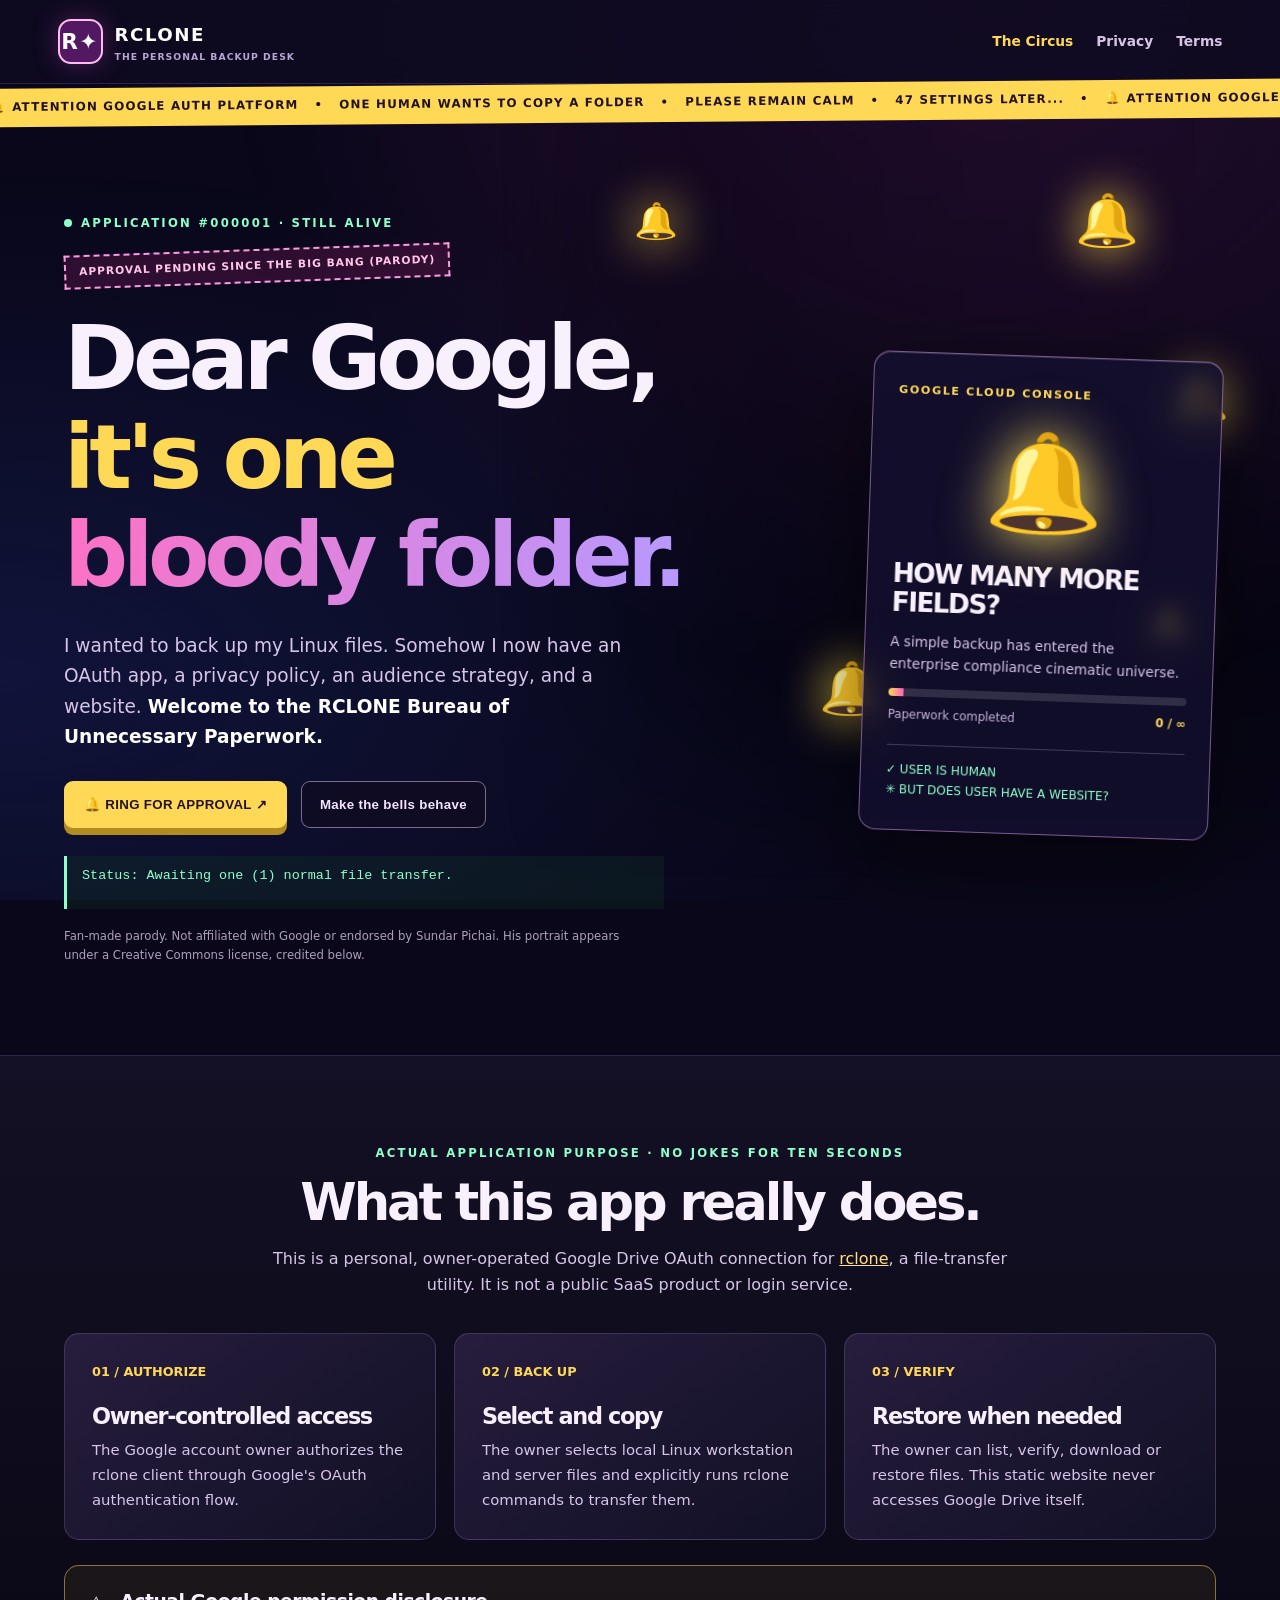
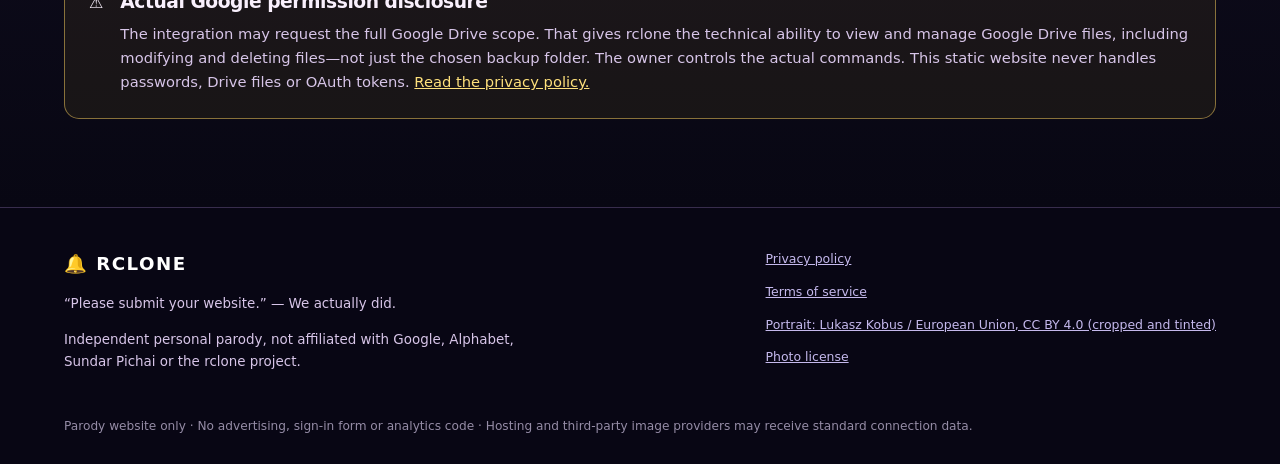
==== index.html @ 3297ba40 "Add RCLONE OAuth Circus parody homepage" ====
<!doctype html>
<html lang="en">
<head>
<meta charset="UTF-8"><meta name="viewport" content="width=device-width, initial-scale=1"><meta name="theme-color" content="#090719">
<meta name="description" content="An owner-operated rclone Google Drive backup connector and an unapologetic parody of the OAuth approval process.">
<title>RCLONE — The Great OAuth Approval Circus 🔔</title>
<link rel="icon" href="data:image/svg+xml,%3Csvg xmlns='http://www.w3.org/2000/svg' viewBox='0 0 100 100'%3E%3Ctext y='.9em' font-size='83'%3E%F0%9F%94%94%3C/text%3E%3C/svg%3E">
<style>
:root{--bg:#090719;--paper:#f9f0fd;--violet:#ad78fa;--pink:#ff61bc;--gold:#ffd956;--mint:#8effcb;--soft:#d7c5e8;--border:#7355a15e}
*{box-sizing:border-box}html{scroll-behavior:smooth}body{margin:0;background:var(--bg);color:var(--paper);font:16px/1.65 system-ui,-apple-system,BlinkMacSystemFont,"Segoe UI",sans-serif;overflow-x:hidden}a{color:#ffe17c}a:hover{color:#fff}.skip{position:absolute;top:-80px;left:12px;padding:10px;background:white;color:black;z-index:30}.skip:focus{top:8px}
body:before{content:"";position:fixed;inset:0;background:radial-gradient(ellipse at 78% 0%,#8a2c8b44,transparent 55%),radial-gradient(ellipse at 0 75%,#324ccb31,transparent 53%);z-index:-4;pointer-events:none}
.portrait{position:absolute;top:90px;right:-6%;width:67%;height:790px;background:linear-gradient(90deg,#090719 1%,#09071966 35%,#0907190c),linear-gradient(0deg,#090719 0%,#09071933 70%),url("https://upload.wikimedia.org/wikipedia/commons/3/3e/Sundar_Pichai_%282023%29.jpg") center 17%/cover no-repeat;opacity:.49;filter:contrast(1.12) saturate(.72);z-index:-2;mask-image:linear-gradient(90deg,transparent 0%,#000 33%),linear-gradient(0deg,transparent 0%,#000 28%);mask-composite:intersect;pointer-events:none}
.portrait-credit{position:absolute;top:765px;right:24px;font-size:.66rem;color:#cab6dfaa;z-index:1}
.bells{position:absolute;inset:120px 0 auto 0;height:720px;overflow:hidden;pointer-events:none}.bell{position:absolute;font-size:clamp(1.75rem,4vw,4.3rem);filter:drop-shadow(0 0 24px #ffdb48);animation:sway 2.25s ease-in-out infinite alternate,glow 2.6s ease-in-out infinite}.b1{top:8%;right:11%}.b2{top:33%;right:4%;animation-delay:.3s;font-size:3rem}.b3{top:73%;right:31%;animation-delay:.5s}.b4{top:66%;right:7%;animation-delay:1s;font-size:2.1rem}.b5{top:10%;right:47%;animation-delay:1.2s;font-size:2.2rem}
@keyframes sway{0%{transform:rotate(-13deg) translateY(0)}100%{transform:rotate(13deg) translateY(-15px)}}@keyframes glow{0%,100%{opacity:.68}50%{opacity:1;filter:drop-shadow(0 0 29px #ffef70)}}@keyframes ticker{to{transform:translateX(-50%)}}@keyframes pop{0%{transform:scale(1)}50%{transform:scale(1.22) rotate(15deg)}100%{transform:scale(1)}}@keyframes breathe{50%{box-shadow:0 0 22px #78fac4}}
header{position:relative;z-index:3;display:flex;justify-content:space-between;align-items:center;gap:16px;padding:19px max(4.5vw,22px);background:#0e0b20e0;border-bottom:1px solid #b090d836;backdrop-filter:blur(15px)}
.logo{display:flex;align-items:center;gap:12px;color:white;text-decoration:none;font-size:1.14rem;font-weight:900;letter-spacing:.08em}.logo-icon{background:#521962;border:2px solid #ffbdef;border-radius:13px;width:45px;height:45px;display:grid;place-items:center;font-size:1.35rem;box-shadow:0 0 26px #da53d34d}.logo small{display:block;color:#b7a6d5;font-size:.58rem;line-height:1.3;font-weight:650;letter-spacing:.11em}
nav{display:flex;flex-wrap:wrap;gap:23px}nav a{text-decoration:none;color:#d7c3e6;font-weight:650;font-size:.86rem}nav a:hover,nav a[aria-current="page"]{color:var(--gold)}
.ticker{position:relative;z-index:3;overflow:hidden;background:var(--gold);color:#221121;transform:rotate(-.45deg) scale(1.015);height:38px;display:flex;align-items:center;font-weight:850;font-size:.73rem;letter-spacing:.1em;white-space:nowrap}.ticker-text{width:max-content;animation:ticker 27s linear infinite}
main{position:relative}.hero{min-height:720px;max-width:1290px;padding:92px 5vw 78px;margin:auto;display:grid;grid-template-columns:minmax(0,1.25fr) minmax(280px,.63fr);align-items:center;gap:40px}
.kicker{color:var(--mint);font-weight:800;font-size:.73rem;letter-spacing:.19em;text-transform:uppercase}.led{display:inline-block;width:8px;height:8px;border-radius:50%;background:var(--mint);margin-right:9px;animation:breathe 2s infinite}
.stamp{display:inline-block;margin-top:16px;color:#ffc5e8;border:2px dashed #f49ede;padding:6px 13px;background:#6d1a515e;font-size:.67rem;letter-spacing:.09em;font-weight:800;transform:rotate(-2deg)}
h1,h2,h3{line-height:1.1;letter-spacing:-.06em}h1{font-size:clamp(3.4rem,7vw,7.3rem);margin:26px 0;font-weight:900;max-width:750px}h1 em{font-style:normal;color:var(--gold)}h1 strong{background:linear-gradient(100deg,#fd71c4,#b69aff);background-clip:text;color:transparent}p{color:var(--soft)}.lead{font-size:1.16rem;max-width:560px}.lead strong{color:#fff}
.actions{display:flex;flex-wrap:wrap;gap:14px;margin:28px 0}.btn{border-radius:9px;padding:14px 18px;font-size:.83rem;font-weight:850;cursor:pointer;letter-spacing:.025em}.btn-primary{background:var(--gold);color:#251325;border:2px solid var(--gold);box-shadow:0 7px 0 #b28c21}.btn-primary:hover{transform:translateY(-2px)}.btn-secondary{color:#f4e5ff;background:#0f0b22bb;border:1px solid #d5b9eb8c}.btn-secondary:hover{background:#2d2149}
#reaction{min-height:53px;padding:9px 15px;max-width:600px;background:#11332655;border-left:3px solid var(--mint);color:var(--mint);font-size:.84rem;font-family:ui-monospace,SFMono-Regular,Menlo,monospace}.fine{font-size:.73rem;color:#ada0bc;max-width:560px;margin-top:18px}
.certificate{position:relative;background:#120f2ddc;border:1px solid #e0a7f681;padding:29px 25px;border-radius:17px;box-shadow:0 22px 90px #0008,inset 0 1px #ffffff22;transform:rotate(2deg);justify-self:end;max-width:350px;backdrop-filter:blur(9px)}
.certificate .sub{font-size:.7rem;color:var(--gold);font-weight:850;letter-spacing:.14em}.giant{font-size:6rem;text-align:center;filter:drop-shadow(0 0 28px #ffe55e);animation:sway 1.4s ease-in-out infinite alternate}.giant.pop{animation:pop .55s}.certificate h2{font-size:1.65rem;margin:0 0 10px}.certificate p{font-size:.85rem}.meter{height:8px;border-radius:20px;background:#ffffff22;overflow:hidden}.meter div{width:5%;height:100%;background:linear-gradient(90deg,var(--gold),var(--pink))}.meterlabel{display:flex;justify-content:space-between;font-size:.73rem;margin-top:9px;color:#c6b5dc}.meterlabel b{color:var(--gold)}.certfoot{font-size:.75rem;color:var(--mint);border-top:1px solid #ffffff31;margin-top:20px;padding-top:15px}
.about{background:linear-gradient(180deg,#141025,#080713);border-top:1px solid #9876c544;padding:88px max(5vw,20px)}.about-inner{max-width:1160px;margin:auto}.section-heading{text-align:center;max-width:740px;margin:0 auto 34px}.section-heading h2{font-size:clamp(2.3rem,4vw,3.7rem);margin:10px}.cards{display:grid;grid-template-columns:repeat(3,1fr);gap:18px}.card{background:linear-gradient(145deg,#271d3d,#111025);border:1px solid #aa8acc42;border-radius:15px;padding:27px}.card .num{font-size:.8rem;font-weight:800;color:var(--gold)}.card h3{font-size:1.4rem;margin-top:22px;margin-bottom:10px}.card p{font-size:.93rem;margin:0}
.notice{display:flex;gap:17px;margin-top:25px;padding:24px;border:1px solid #eac35b88;border-radius:15px;background:#4e401e3d}.notice h3{letter-spacing:-.025em;margin:2px 0 9px}.notice p{margin:0;font-size:.92rem}
footer{background:#080614;padding:41px 5vw 28px;border-top:1px solid #bd99e844}.footer-inner{max-width:1160px;margin:auto;display:flex;justify-content:space-between;gap:35px;flex-wrap:wrap}.footer-inner p{font-size:.84rem;max-width:450px}.footlinks{display:flex;flex-direction:column;gap:12px;font-size:.78rem}.footlinks a{color:#c5b9ed}.footer-note{max-width:1160px;margin:30px auto 0;color:#958ca6;font-size:.76rem}
.calm .bell,.calm .giant,.calm .ticker-text,.calm .led{animation:none!important}.calm .bell{opacity:.6}
@media(max-width:850px){.hero{grid-template-columns:1fr;min-height:0;padding-top:68px}.certificate{justify-self:start;transform:none}.portrait{top:100px;width:100%;right:0;opacity:.26}.bells{top:170px}.cards{grid-template-columns:1fr}.hero h1{font-size:clamp(3.2rem,9vw,5.5rem)}}@media(max-width:560px){header{flex-wrap:wrap}nav{gap:16px}.hero{padding-top:52px}.hero h1{font-size:clamp(3.05rem,11vw,4.3rem)}.giant{font-size:4rem}.portrait-credit{top:890px}}@media(prefers-reduced-motion:reduce){*,*:before,*:after{animation:none!important;scroll-behavior:auto!important}}
</style>
</head>
<body>
<a class="skip" href="#main">Skip to main content</a>
<div class="portrait" role="presentation" aria-hidden="true"></div>
<div class="bells" aria-hidden="true"><span class="bell b1">🔔</span><span class="bell b2">🔔</span><span class="bell b3">🔔</span><span class="bell b4">🔔</span><span class="bell b5">🔔</span></div>
<header><a class="logo" href="./index.html"><span class="logo-icon">R✦</span><span>RCLONE<small>THE PERSONAL BACKUP DESK</small></span></a><nav aria-label="Navigation"><a href="./index.html" aria-current="page">The Circus</a><a href="./privacy.html">Privacy</a><a href="./terms.html">Terms</a></nav></header>
<div class="ticker" aria-hidden="true"><div class="ticker-text">🔔 ATTENTION GOOGLE AUTH PLATFORM &nbsp; • &nbsp; ONE HUMAN WANTS TO COPY A FOLDER &nbsp; • &nbsp; PLEASE REMAIN CALM &nbsp; • &nbsp; 47 SETTINGS LATER... &nbsp; • &nbsp; 🔔 ATTENTION GOOGLE AUTH PLATFORM &nbsp; • &nbsp; ONE HUMAN WANTS TO COPY A FOLDER &nbsp; • &nbsp; PLEASE REMAIN CALM &nbsp; • &nbsp; 47 SETTINGS LATER... &nbsp; • &nbsp;</div></div>
<main id="main">
<section class="hero"><div><div class="kicker"><span class="led"></span>APPLICATION #000001 · STILL ALIVE</div><div class="stamp">APPROVAL PENDING SINCE THE BIG BANG (PARODY)</div><h1>Dear Google,<br><em>it's one</em><br><strong>bloody folder.</strong></h1><p class="lead">I wanted to back up my Linux files. Somehow I now have an OAuth app, a privacy policy, an audience strategy, and a website. <strong>Welcome to the RCLONE Bureau of Unnecessary Paperwork.</strong></p><div class="actions"><button id="ring" class="btn btn-primary" type="button">🔔 RING FOR APPROVAL ↗</button><button id="calm" class="btn btn-secondary" aria-pressed="false" type="button">Make the bells behave</button></div><p id="reaction" role="status" aria-live="polite">Status: Awaiting one (1) normal file transfer.</p><p class="fine">Fan-made parody. Not affiliated with Google or endorsed by Sundar Pichai. His portrait appears under a Creative Commons license, credited below.</p></div>
<aside class="certificate"><div class="sub">GOOGLE CLOUD CONSOLE</div><div class="giant" aria-hidden="true">🔔</div><h2>HOW MANY MORE FIELDS?</h2><p>A simple backup has entered the enterprise compliance cinematic universe.</p><div class="meter"><div></div></div><div class="meterlabel"><span>Paperwork completed</span><b id="counter">0 / ∞</b></div><div class="certfoot">✓ USER IS HUMAN<br>✳ BUT DOES USER HAVE A WEBSITE?</div></aside></section>
<section class="about" id="purpose"><div class="about-inner"><div class="section-heading"><div class="kicker">ACTUAL APPLICATION PURPOSE · NO JOKES FOR TEN SECONDS</div><h2>What this app really does.</h2><p>This is a personal, owner-operated Google Drive OAuth connection for <a href="https://rclone.org/" rel="noopener noreferrer">rclone</a>, a file-transfer utility. It is not a public SaaS product or login service.</p></div>
<div class="cards"><article class="card"><div class="num">01 / AUTHORIZE</div><h3>Owner-controlled access</h3><p>The Google account owner authorizes the rclone client through Google's OAuth authentication flow.</p></article><article class="card"><div class="num">02 / BACK UP</div><h3>Select and copy</h3><p>The owner selects local Linux workstation and server files and explicitly runs rclone commands to transfer them.</p></article><article class="card"><div class="num">03 / VERIFY</div><h3>Restore when needed</h3><p>The owner can list, verify, download or restore files. This static website never accesses Google Drive itself.</p></article></div>
<div class="notice"><span aria-hidden="true">⚠️</span><div><h3>Actual Google permission disclosure</h3><p>The integration may request the full Google Drive scope. That gives rclone the technical ability to view and manage Google Drive files, including modifying and deleting files—not just the chosen backup folder. The owner controls the actual commands. This static website never handles passwords, Drive files or OAuth tokens. <a href="./privacy.html">Read the privacy policy.</a></p></div></div></div></section>
</main>
<footer><div class="footer-inner"><div><a class="logo" href="./index.html">🔔 RCLONE</a><p>“Please submit your website.” — We actually did.</p><p>Independent personal parody, not affiliated with Google, Alphabet, Sundar Pichai or the rclone project.</p></div><div class="footlinks"><a href="./privacy.html">Privacy policy</a><a href="./terms.html">Terms of service</a><a href="https://commons.wikimedia.org/wiki/File:Sundar_Pichai_(2023).jpg" rel="noopener noreferrer">Portrait: Lukasz Kobus / European Union, CC BY 4.0 (cropped and tinted)</a><a href="https://creativecommons.org/licenses/by/4.0/" rel="noopener noreferrer">Photo license</a></div></div><div class="footer-note">Parody website only · No advertising, sign-in form or analytics code · Hosting and third-party image providers may receive standard connection data.</div></footer>
<script>
(()=>{const msgs=['Bell rung. Google requires an application homepage for this bell.','Approval pending. Please verify ownership of your own existence.','ERROR 418: Your folder must submit a privacy policy.','Please select an audience for your breakfast.','Congratulations! Advanced Configuration unlocked: 47 more questions.','Sundar has been informed. He has requested a TXT record.','Under review by the Council of Bell Compliance.','Your OAuth token has applied for annual leave.','You clicked a button. Please create a Cloud billing account.','Your backup has been promoted to Enterprise Architecture.'];let count=0;const bell=document.querySelector('.giant');document.querySelector('#ring').addEventListener('click',()=>{count++;document.querySelector('#reaction').textContent='APPLICATION UPDATE '+String(count).padStart(3,'0')+': '+msgs[(count-1)%msgs.length];document.querySelector('#counter').textContent=count+' / ∞';bell.classList.remove('pop');void bell.offsetWidth;bell.classList.add('pop')});document.querySelector('#calm').addEventListener('click',e=>{const quiet=document.body.classList.toggle('calm');e.currentTarget.textContent=quiet?'Let the bells loose':'Make the bells behave';e.currentTarget.setAttribute('aria-pressed',String(quiet))})})();
</script>
</body></html>
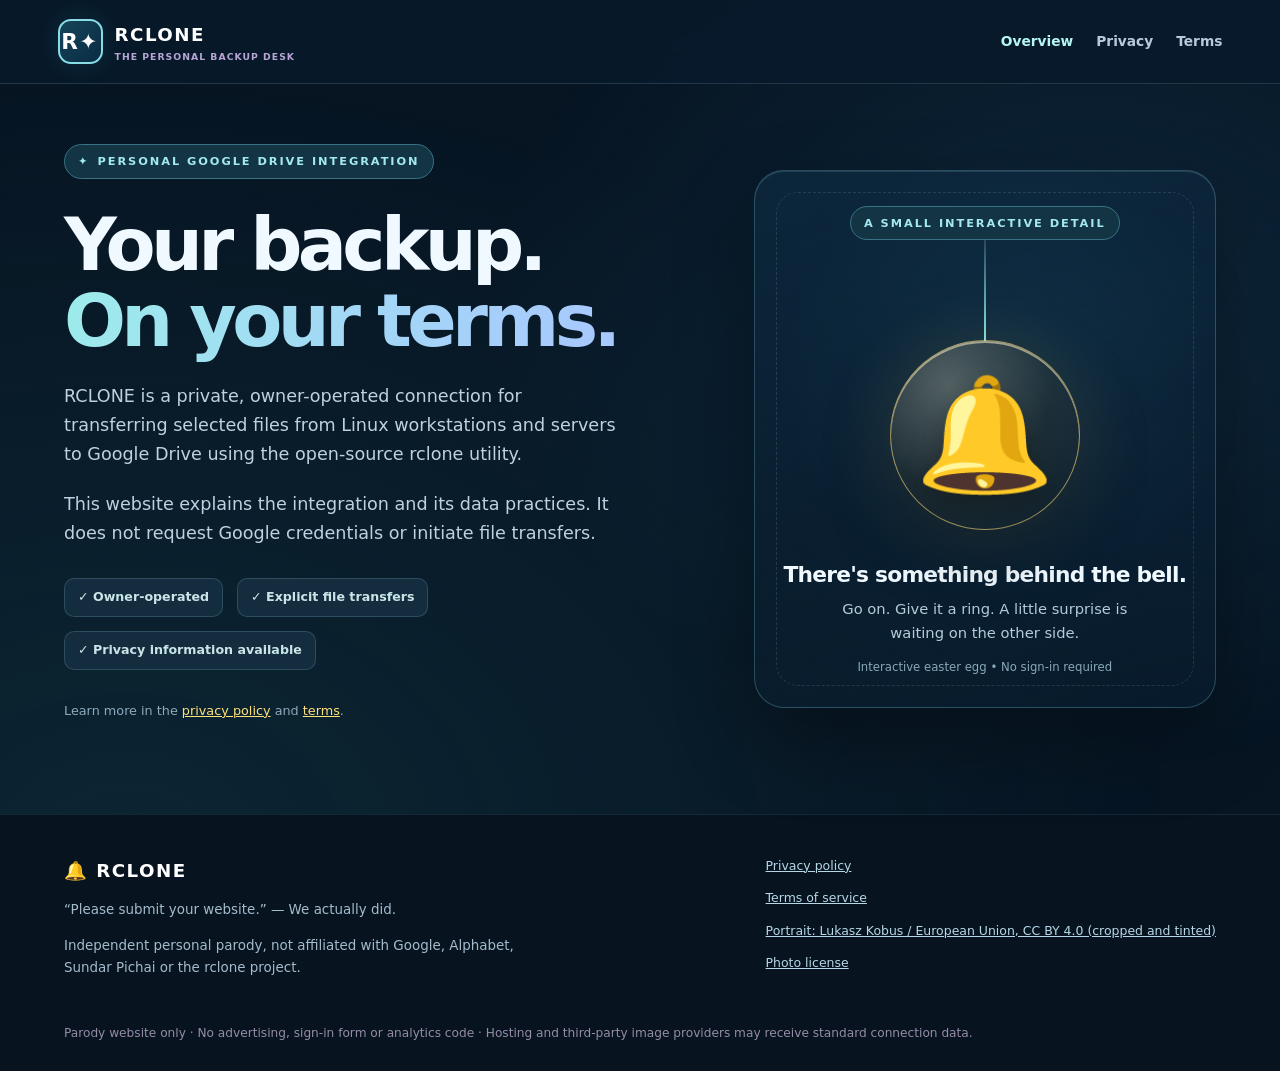
==== commit 63fbccd5: "Add professional-first homepage with bell-triggered OAuth circus easter egg" ====
--- a/index.html
+++ b/index.html
@@ -30,15 +30,76 @@
 footer{background:#080614;padding:41px 5vw 28px;border-top:1px solid #bd99e844}.footer-inner{max-width:1160px;margin:auto;display:flex;justify-content:space-between;gap:35px;flex-wrap:wrap}.footer-inner p{font-size:.84rem;max-width:450px}.footlinks{display:flex;flex-direction:column;gap:12px;font-size:.78rem}.footlinks a{color:#c5b9ed}.footer-note{max-width:1160px;margin:30px auto 0;color:#958ca6;font-size:.76rem}
 .calm .bell,.calm .giant,.calm .ticker-text,.calm .led{animation:none!important}.calm .bell{opacity:.6}
 @media(max-width:850px){.hero{grid-template-columns:1fr;min-height:0;padding-top:68px}.certificate{justify-self:start;transform:none}.portrait{top:100px;width:100%;right:0;opacity:.26}.bells{top:170px}.cards{grid-template-columns:1fr}.hero h1{font-size:clamp(3.2rem,9vw,5.5rem)}}@media(max-width:560px){header{flex-wrap:wrap}nav{gap:16px}.hero{padding-top:52px}.hero h1{font-size:clamp(3.05rem,11vw,4.3rem)}.giant{font-size:4rem}.portrait-credit{top:890px}}@media(prefers-reduced-motion:reduce){*,*:before,*:after{animation:none!important;scroll-behavior:auto!important}}
+
+
+/* Deliberately calm opening act; the circus is earned by ringing one bell. */
+[hidden]{display:none!important}
+body:not(.revealed){background:#071523;color:#eff9ff}
+body:not(.revealed):before{background:radial-gradient(ellipse 65% 70% at 85% 35%,#16425f64,transparent 72%),radial-gradient(ellipse at 10% 95%,#1544505d,transparent 64%)}
+body:not(.revealed) header{background:#081a2bf2;border-bottom-color:#8fc9d52e}
+body:not(.revealed) .logo-icon{background:linear-gradient(135deg,#154459,#092c43);border-color:#88dce5;box-shadow:0 0 24px #43b9cf20}
+body:not(.revealed) nav a{color:#b8c9dd}
+body:not(.revealed) nav a[aria-current="page"]{color:#b5f6f5}
+body:not(.revealed) .portrait,body:not(.revealed) .bells,body:not(.revealed) .ticker{display:none}
+body:not(.revealed) footer{background:#071420;border-top-color:#31606c44}
+body:not(.revealed) .footer-inner p{color:#a4bbcb}
+body:not(.revealed) .footlinks a{color:#b5d7e6}
+.intro{position:relative;max-width:1280px;margin:auto;padding:60px max(5vw,22px) 80px;min-height:660px;display:grid;grid-template-columns:minmax(0,1.15fr) minmax(290px,.85fr);gap:clamp(24px,5vw,70px);align-items:center}
+.intro:before{content:"";position:absolute;right:2%;top:7%;width:min(490px,48vw);height:min(490px,48vw);background:radial-gradient(circle,#3e91ad22,transparent 68%);z-index:-1}
+.intro-tag{display:inline-flex;gap:8px;align-items:center;font-size:.71rem;text-transform:uppercase;letter-spacing:.17em;color:#a3e9ee;font-weight:800;background:#123443;border:1px solid #397386;border-radius:99px;padding:7px 13px}
+.intro h1{font-size:clamp(3rem,5.7vw,5.9rem);letter-spacing:-.064em;line-height:1.05;margin:28px 0 22px}
+.intro h1 span{background:linear-gradient(100deg,#9debeb,#a8c7ff);background-clip:text;color:transparent}
+.intro .intro-lead{font-size:1.1rem;max-width:565px;color:#bfd1e1;margin-bottom:21px}
+.intro-points{display:flex;gap:14px;flex-wrap:wrap;margin:30px 0;color:#c9e5e8;font-size:.79rem;font-weight:700}
+.intro-points span{border:1px solid #49778a70;padding:8px 13px;border-radius:10px;background:#142d3e}
+.intro-caption{font-size:.8rem;color:#8caabd;margin-top:22px}
+.intro-dangle{position:relative;display:flex;flex-direction:column;align-items:center;justify-content:center;min-height:470px;border:1px solid #6aaabc55;border-radius:30px;background:linear-gradient(160deg,#10324b77,#0b203463 54%,#09223855);box-shadow:0 32px 80px #0005,inset 0 1px #cbf5ff20;overflow:hidden;padding:35px 22px 30px;text-align:center}
+.intro-dangle:before{content:"";position:absolute;inset:21px;border:1px dashed #b6d8e026;border-radius:22px;pointer-events:none}
+.intro-dangle .hanger{height:101px;width:2px;background:linear-gradient(#b7dfed2b,#8ae9e9);margin:0 auto -1px;transform-origin:top center}
+.reveal-bell{appearance:none;display:grid;place-items:center;position:relative;z-index:1;width:190px;height:190px;border:1px solid #e9ca77a8;border-radius:50%;background:radial-gradient(circle at 31% 24%,#ffecc34a,#af7a261a 52%,#47371922 80%);box-shadow:inset 0 2px #fff5cc88,0 0 80px #ffe28b22,0 22px 70px #0004;cursor:pointer;transform-origin:center -101px;animation:intro-sway 3.3s ease-in-out infinite alternate;transition:box-shadow .25s,background .25s}
+.reveal-bell .bell-emoji{font-size:7rem;line-height:1;filter:drop-shadow(0 12px 15px #100f0966);pointer-events:none}
+.reveal-bell:hover{box-shadow:inset 0 2px #fff5ccaa,0 0 85px #ffc85277,0 26px 70px #0007}
+.reveal-bell:focus-visible{outline:3px solid #aaf5ff;outline-offset:8px}
+.intro-dangle h2{font-size:1.36rem;letter-spacing:-.035em;margin:33px 0 10px}
+.intro-dangle p{font-size:.92rem;color:#b4cdda;max-width:290px;margin:0}
+.intro-dangle .little-note{font-size:.73rem;color:#8aa9b8;margin-top:12px}
+.intro.is-ringing .reveal-bell{animation:big-ring .14s ease-in-out 6 alternate!important}
+@keyframes intro-sway{from{transform:rotate(-4deg)}to{transform:rotate(4deg)}}
+@keyframes big-ring{from{transform:rotate(-23deg)}to{transform:rotate(23deg)}}
+.revealed .intro{display:none}
+.revealed .portrait,.revealed .bells,.revealed .ticker{display:block}
+.revealed .ticker{display:flex}
+@media(max-width:850px){.intro{grid-template-columns:1fr;min-height:0;padding-top:58px;padding-bottom:65px}.intro-dangle{max-width:540px;width:100%;margin:auto;min-height:380px}.intro h1{font-size:clamp(3rem,9vw,5rem)}.intro-dangle .hanger{height:63px}.reveal-bell{width:160px;height:160px;transform-origin:center -63px}.reveal-bell .bell-emoji{font-size:5.7rem}}
+@media(prefers-reduced-motion:reduce){.reveal-bell,.intro.is-ringing .reveal-bell{animation:none!important}}
+
 </style>
 </head>
 <body>
 <a class="skip" href="#main">Skip to main content</a>
 <div class="portrait" role="presentation" aria-hidden="true"></div>
 <div class="bells" aria-hidden="true"><span class="bell b1">🔔</span><span class="bell b2">🔔</span><span class="bell b3">🔔</span><span class="bell b4">🔔</span><span class="bell b5">🔔</span></div>
-<header><a class="logo" href="./index.html"><span class="logo-icon">R✦</span><span>RCLONE<small>THE PERSONAL BACKUP DESK</small></span></a><nav aria-label="Navigation"><a href="./index.html" aria-current="page">The Circus</a><a href="./privacy.html">Privacy</a><a href="./terms.html">Terms</a></nav></header>
+<header><a class="logo" href="./index.html"><span class="logo-icon">R✦</span><span>RCLONE<small>THE PERSONAL BACKUP DESK</small></span></a><nav aria-label="Navigation"><a href="./index.html" aria-current="page">Overview</a><a href="./privacy.html">Privacy</a><a href="./terms.html">Terms</a></nav></header>
 <div class="ticker" aria-hidden="true"><div class="ticker-text">🔔 ATTENTION GOOGLE AUTH PLATFORM &nbsp; • &nbsp; ONE HUMAN WANTS TO COPY A FOLDER &nbsp; • &nbsp; PLEASE REMAIN CALM &nbsp; • &nbsp; 47 SETTINGS LATER... &nbsp; • &nbsp; 🔔 ATTENTION GOOGLE AUTH PLATFORM &nbsp; • &nbsp; ONE HUMAN WANTS TO COPY A FOLDER &nbsp; • &nbsp; PLEASE REMAIN CALM &nbsp; • &nbsp; 47 SETTINGS LATER... &nbsp; • &nbsp;</div></div>
-<main id="main">
+
+<section class="intro" id="intro" aria-labelledby="intro-title">
+  <div class="intro-copy">
+    <div class="intro-tag"><span aria-hidden="true">✦</span> Personal Google Drive integration</div>
+    <h1 id="intro-title">Your backup.<br><span>On your terms.</span></h1>
+    <p class="intro-lead">RCLONE is a private, owner-operated connection for transferring selected files from Linux workstations and servers to Google Drive using the open-source rclone utility.</p>
+    <p class="intro-lead">This website explains the integration and its data practices. It does not request Google credentials or initiate file transfers.</p>
+    <div class="intro-points"><span>✓ Owner-operated</span><span>✓ Explicit file transfers</span><span>✓ Privacy information available</span></div>
+    <p class="intro-caption">Learn more in the <a href="./privacy.html">privacy policy</a> and <a href="./terms.html">terms</a>.</p>
+  </div>
+  <div class="intro-dangle">
+    <span class="intro-tag">A SMALL INTERACTIVE DETAIL</span>
+    <span class="hanger" aria-hidden="true"></span>
+    <button id="revealBell" class="reveal-bell" type="button" aria-label="Ring the big bell to reveal a surprise"><span class="bell-emoji" aria-hidden="true">🔔</span></button>
+    <h2>There's something behind the bell.</h2>
+    <p>Go on. Give it a ring. A little surprise is waiting on the other side.</p>
+    <p class="little-note">Interactive easter egg • No sign-in required</p>
+  </div>
+</section>
+<main id="main" hidden>
 <section class="hero"><div><div class="kicker"><span class="led"></span>APPLICATION #000001 · STILL ALIVE</div><div class="stamp">APPROVAL PENDING SINCE THE BIG BANG (PARODY)</div><h1>Dear Google,<br><em>it's one</em><br><strong>bloody folder.</strong></h1><p class="lead">I wanted to back up my Linux files. Somehow I now have an OAuth app, a privacy policy, an audience strategy, and a website. <strong>Welcome to the RCLONE Bureau of Unnecessary Paperwork.</strong></p><div class="actions"><button id="ring" class="btn btn-primary" type="button">🔔 RING FOR APPROVAL ↗</button><button id="calm" class="btn btn-secondary" aria-pressed="false" type="button">Make the bells behave</button></div><p id="reaction" role="status" aria-live="polite">Status: Awaiting one (1) normal file transfer.</p><p class="fine">Fan-made parody. Not affiliated with Google or endorsed by Sundar Pichai. His portrait appears under a Creative Commons license, credited below.</p></div>
 <aside class="certificate"><div class="sub">GOOGLE CLOUD CONSOLE</div><div class="giant" aria-hidden="true">🔔</div><h2>HOW MANY MORE FIELDS?</h2><p>A simple backup has entered the enterprise compliance cinematic universe.</p><div class="meter"><div></div></div><div class="meterlabel"><span>Paperwork completed</span><b id="counter">0 / ∞</b></div><div class="certfoot">✓ USER IS HUMAN<br>✳ BUT DOES USER HAVE A WEBSITE?</div></aside></section>
 <section class="about" id="purpose"><div class="about-inner"><div class="section-heading"><div class="kicker">ACTUAL APPLICATION PURPOSE · NO JOKES FOR TEN SECONDS</div><h2>What this app really does.</h2><p>This is a personal, owner-operated Google Drive OAuth connection for <a href="https://rclone.org/" rel="noopener noreferrer">rclone</a>, a file-transfer utility. It is not a public SaaS product or login service.</p></div>
@@ -47,6 +108,62 @@
 </main>
 <footer><div class="footer-inner"><div><a class="logo" href="./index.html">🔔 RCLONE</a><p>“Please submit your website.” — We actually did.</p><p>Independent personal parody, not affiliated with Google, Alphabet, Sundar Pichai or the rclone project.</p></div><div class="footlinks"><a href="./privacy.html">Privacy policy</a><a href="./terms.html">Terms of service</a><a href="https://commons.wikimedia.org/wiki/File:Sundar_Pichai_(2023).jpg" rel="noopener noreferrer">Portrait: Lukasz Kobus / European Union, CC BY 4.0 (cropped and tinted)</a><a href="https://creativecommons.org/licenses/by/4.0/" rel="noopener noreferrer">Photo license</a></div></div><div class="footer-note">Parody website only · No advertising, sign-in form or analytics code · Hosting and third-party image providers may receive standard connection data.</div></footer>
 <script>
-(()=>{const msgs=['Bell rung. Google requires an application homepage for this bell.','Approval pending. Please verify ownership of your own existence.','ERROR 418: Your folder must submit a privacy policy.','Please select an audience for your breakfast.','Congratulations! Advanced Configuration unlocked: 47 more questions.','Sundar has been informed. He has requested a TXT record.','Under review by the Council of Bell Compliance.','Your OAuth token has applied for annual leave.','You clicked a button. Please create a Cloud billing account.','Your backup has been promoted to Enterprise Architecture.'];let count=0;const bell=document.querySelector('.giant');document.querySelector('#ring').addEventListener('click',()=>{count++;document.querySelector('#reaction').textContent='APPLICATION UPDATE '+String(count).padStart(3,'0')+': '+msgs[(count-1)%msgs.length];document.querySelector('#counter').textContent=count+' / ∞';bell.classList.remove('pop');void bell.offsetWidth;bell.classList.add('pop')});document.querySelector('#calm').addEventListener('click',e=>{const quiet=document.body.classList.toggle('calm');e.currentTarget.textContent=quiet?'Let the bells loose':'Make the bells behave';e.currentTarget.setAttribute('aria-pressed',String(quiet))})})();
+(()=>{
+  "use strict";
+  const msgs=[
+    'Bell rung. Google requires an application homepage for this bell.',
+    'Approval pending. Please verify ownership of your own existence.',
+    'ERROR 418: Your folder must submit a privacy policy.',
+    'Please select an audience for your breakfast.',
+    'Congratulations! Advanced Configuration unlocked: 47 more questions.',
+    'Sundar has been informed. He has requested a TXT record.',
+    'Under review by the Council of Bell Compliance.',
+    'Your OAuth token has applied for annual leave.',
+    'You clicked a button. Please create a Cloud billing account.',
+    'Your backup has been promoted to Enterprise Architecture.'
+  ];
+  let count=0;
+  const heroBell=document.querySelector('.giant');
+  const intro=document.getElementById('intro');
+  const revealBell=document.getElementById('revealBell');
+  const main=document.getElementById('main');
+  const reaction=document.getElementById('reaction');
+  const counter=document.getElementById('counter');
+  const ring=document.getElementById('ring');
+  const calm=document.getElementById('calm');
+  function updateMessage(){
+    count+=1;
+    reaction.textContent='APPLICATION UPDATE '+String(count).padStart(3,'0')+': '+msgs[(count-1)%msgs.length];
+    counter.textContent=count+' / ∞';
+    heroBell.classList.remove('pop');
+    void heroBell.offsetWidth;
+    heroBell.classList.add('pop');
+  }
+  function reveal(){
+    intro.hidden=true;
+    main.hidden=false;
+    document.body.classList.add('revealed');
+    const overview=document.querySelector('nav a[aria-current="page"]');
+    if(overview) overview.textContent='The Circus';
+    reaction.textContent='BREAKING: The bell has been rung. Please establish a corporate website for your folder.';
+    counter.textContent='1 / ∞';
+    window.scrollTo({top:0,behavior:'instant'});
+    ring.focus({preventScroll:true});
+  }
+  revealBell.addEventListener('click',()=>{
+    if(revealBell.disabled) return;
+    revealBell.disabled=true;
+    const reducedMotion=window.matchMedia&&window.matchMedia('(prefers-reduced-motion: reduce)').matches;
+    if(reducedMotion){reveal();return}
+    intro.classList.add('is-ringing');
+    window.setTimeout(reveal,760);
+  });
+  ring.addEventListener('click',updateMessage);
+  calm.addEventListener('click',e=>{
+    const quiet=document.body.classList.toggle('calm');
+    e.currentTarget.textContent=quiet?'Let the bells loose':'Make the bells behave';
+    e.currentTarget.setAttribute('aria-pressed',String(quiet));
+  });
+})();
 </script>
 </body></html>
